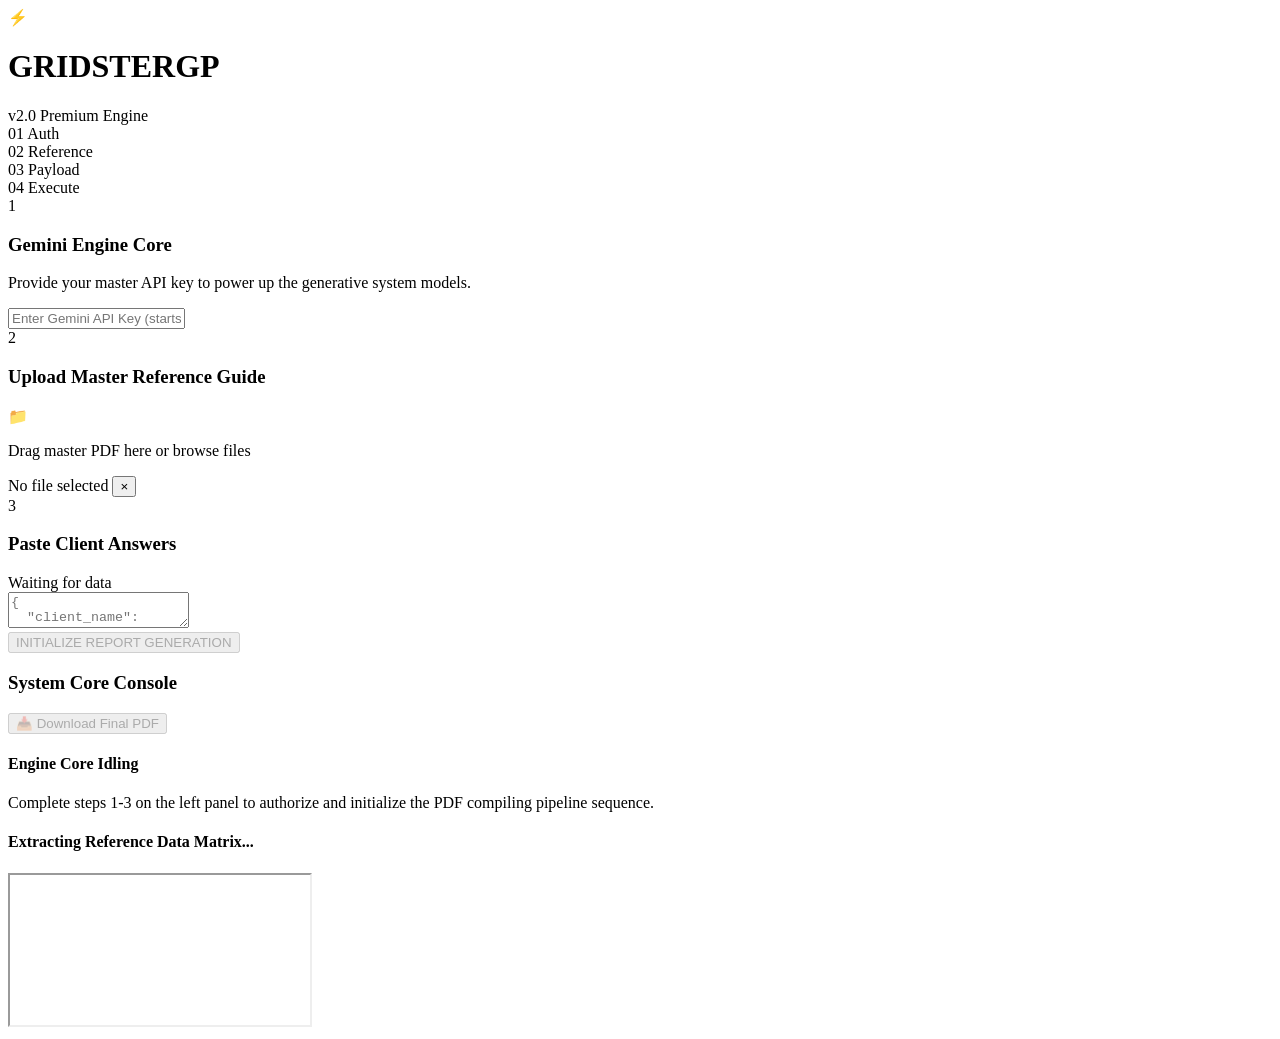
==== index.html @ 83181b3f "Rename gemini-code-1779367854323.html to index.html" ====
<!DOCTYPE html>
<html lang="en">
<head>
    <meta charset="UTF-8">
    <meta name="viewport" content="width=device-width, initial-scale=1.0">
    <title>GridsterGP // Premium PDF Engine</title>
    <link rel="stylesheet" href="style.css">
    <link rel="preconnect" href="https://fonts.googleapis.com">
    <link rel="preconnect" href="https://fonts.gstatic.com" crossorigin>
    <link href="https://fonts.googleapis.com/css2?family=Plus+Jakarta+Sans:wght@300;400;500;700;800&display=swap" rel="stylesheet">
</head>
<body>

    <div class="ambient-glow glow-violet"></div>
    <div class="ambient-glow glow-lime"></div>

    <div class="desktop-container">
        
        <header class="glass-panel header-panel">
            <div class="brand">
                <div class="logo-mark">⚡</div>
                <h1>GRIDSTER<span>GP</span></h1>
                <span class="badge">v2.0 Premium Engine</span>
            </div>
            
            <div class="pipeline-tracker">
                <div class="step active" id="step-auth">
                    <span class="step-num">01</span>
                    <span class="step-name">Auth</span>
                </div>
                <div class="pipeline-line" id="line-1"></div>
                <div class="step" id="step-guide">
                    <span class="step-num">02</span>
                    <span class="step-name">Reference</span>
                </div>
                <div class="pipeline-line" id="line-2"></div>
                <div class="step" id="step-payload">
                    <span class="step-num">03</span>
                    <span class="step-name">Payload</span>
                </div>
                <div class="pipeline-line" id="line-3"></div>
                <div class="step" id="step-ready">
                    <span class="step-num">04</span>
                    <span class="step-name">Execute</span>
                </div>
            </div>
        </header>

        <main class="workspace-grid">
            
            <section class="control-column">
                
                <div class="glass-panel input-card interactive-card" id="card-api">
                    <div class="card-header">
                        <div class="step-indicator">1</div>
                        <h3>Gemini Engine Core</h3>
                    </div>
                    <p class="card-desc">Provide your master API key to power up the generative system models.</p>
                    <div class="input-wrapper">
                        <input type="password" id="api-key" placeholder="Enter Gemini API Key (starts with AIza)...">
                        <span class="status-dot"></span>
                    </div>
                </div>

                <div class="glass-panel input-card interactive-card" id="card-upload">
                    <div class="card-header">
                        <div class="step-indicator">2</div>
                        <h3>Upload Master Reference Guide</h3>
                    </div>
                    <div class="drop-zone" id="drop-zone">
                        <div class="drop-zone-icon">📁</div>
                        <p class="drop-zone-text">Drag master PDF here or <span class="highlight">browse files</span></p>
                        <input type="file" id="pdf-file" accept=".pdf" hidden>
                        <div class="file-chip" id="file-chip">
                            <span class="file-name">No file selected</span>
                            <button type="button" class="remove-file-btn" id="remove-file">×</button>
                        </div>
                    </div>
                </div>

                <div class="glass-panel input-card interactive-card" id="card-json">
                    <div class="card-header">
                        <div class="step-indicator">3</div>
                        <h3>Paste Client Answers</h3>
                        <span class="json-badge invalid" id="json-status">Waiting for data</span>
                    </div>
                    <div class="json-wrapper">
                        <textarea id="json-data" placeholder='{&#10;  "client_name": "John Doe",&#10;  "goal": "Performance Optimization"&#10;}'></textarea>
                    </div>
                </div>

                <div class="action-center">
                    <button id="generate-btn" class="engine-btn" disabled>
                        <span class="btn-glow"></span>
                        <span class="btn-text">INITIALIZE REPORT GENERATION</span>
                    </button>
                </div>

            </section>

            <section class="preview-column">
                <div class="glass-panel output-card">
                    <div class="output-header">
                        <div class="live-status">
                            <span class="pulse-indicator"></span>
                            <h3>System Core Console</h3>
                        </div>
                        <div class="output-actions">
                            <button id="download-btn" class="action-btn download-disabled" disabled>📥 Download Final PDF</button>
                        </div>
                    </div>

                    <div class="terminal-screen" id="terminal-screen">
                        <div class="welcome-screen" id="welcome-message">
                            <div class="engine-graphic">
                                <div class="orbit-ring ring-1"></div>
                                <div class="orbit-ring ring-2"></div>
                                <div class="core-dot"></div>
                            </div>
                            <h4>Engine Core Idling</h4>
                            <p>Complete steps 1-3 on the left panel to authorize and initialize the PDF compiling pipeline sequence.</p>
                        </div>

                        <div class="processing-screen hidden" id="processing-message">
                            <div class="dna-spinner">
                                <div class="bar"></div>
                                <div class="bar"></div>
                                <div class="bar"></div>
                            </div>
                            <h4 id="progress-text">Extracting Reference Data Matrix...</h4>
                            <div class="progress-bar-container">
                                <div class="progress-bar-fill" id="progress-fill"></div>
                            </div>
                        </div>

                        <div class="render-frame hidden" id="render-view">
                            <iframe id="html-preview" title="Report Preview Frame"></iframe>
                        </div>
                    </div>
                </div>
            </section>

        </main>
    </div>

    <script src="script.js"></script>
</body>
</html>
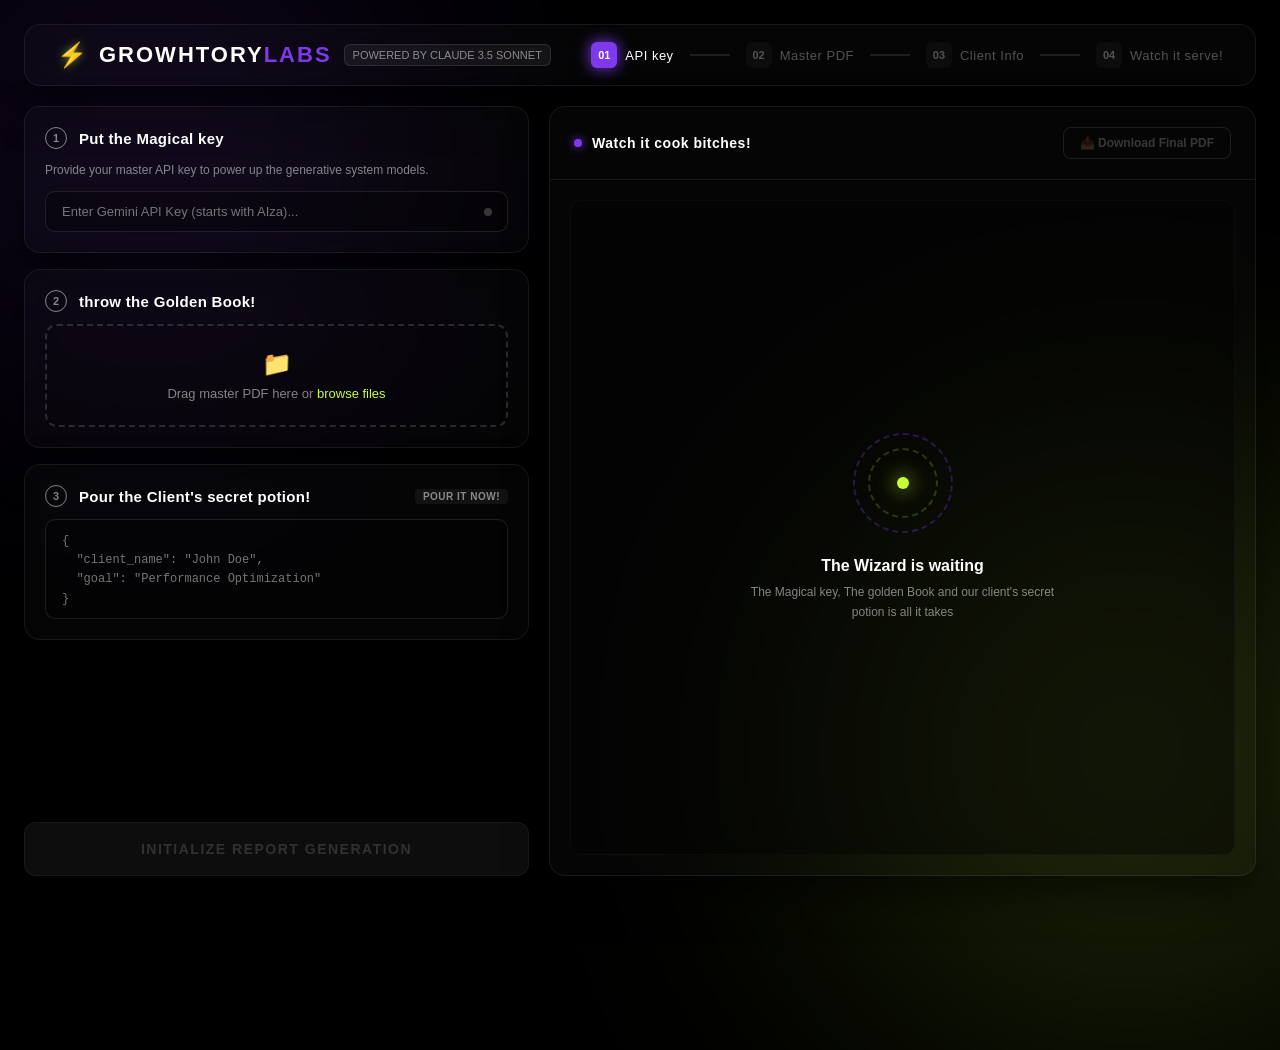
==== commit 99edd63a: "Update index.html" ====
--- a/index.html
+++ b/index.html
@@ -3,7 +3,7 @@
 <head>
     <meta charset="UTF-8">
     <meta name="viewport" content="width=device-width, initial-scale=1.0">
-    <title>GridsterGP // Premium PDF Engine</title>
+    <title>GROWTHORY LABS // PDF BOOSTER</title>
     <link rel="stylesheet" href="style.css">
     <link rel="preconnect" href="https://fonts.googleapis.com">
     <link rel="preconnect" href="https://fonts.gstatic.com" crossorigin>
@@ -19,29 +19,29 @@
         <header class="glass-panel header-panel">
             <div class="brand">
                 <div class="logo-mark">⚡</div>
-                <h1>GRIDSTER<span>GP</span></h1>
-                <span class="badge">v2.0 Premium Engine</span>
+                <h1>GROWHTORY<span>LABS</span></h1>
+                <span class="badge">POWERED BY CLAUDE 3.5 SONNET</span>
             </div>
             
             <div class="pipeline-tracker">
                 <div class="step active" id="step-auth">
                     <span class="step-num">01</span>
-                    <span class="step-name">Auth</span>
+                    <span class="step-name">API key</span>
                 </div>
                 <div class="pipeline-line" id="line-1"></div>
                 <div class="step" id="step-guide">
                     <span class="step-num">02</span>
-                    <span class="step-name">Reference</span>
+                    <span class="step-name">Master PDF</span>
                 </div>
                 <div class="pipeline-line" id="line-2"></div>
                 <div class="step" id="step-payload">
                     <span class="step-num">03</span>
-                    <span class="step-name">Payload</span>
+                    <span class="step-name">Client Info</span>
                 </div>
                 <div class="pipeline-line" id="line-3"></div>
                 <div class="step" id="step-ready">
                     <span class="step-num">04</span>
-                    <span class="step-name">Execute</span>
+                    <span class="step-name">Watch it serve!</span>
                 </div>
             </div>
         </header>
@@ -53,7 +53,7 @@
                 <div class="glass-panel input-card interactive-card" id="card-api">
                     <div class="card-header">
                         <div class="step-indicator">1</div>
-                        <h3>Gemini Engine Core</h3>
+                        <h3>Put the Magical key</h3>
                     </div>
                     <p class="card-desc">Provide your master API key to power up the generative system models.</p>
                     <div class="input-wrapper">
@@ -65,7 +65,7 @@
                 <div class="glass-panel input-card interactive-card" id="card-upload">
                     <div class="card-header">
                         <div class="step-indicator">2</div>
-                        <h3>Upload Master Reference Guide</h3>
+                        <h3>throw the Golden Book!</h3>
                     </div>
                     <div class="drop-zone" id="drop-zone">
                         <div class="drop-zone-icon">📁</div>
@@ -81,8 +81,8 @@
                 <div class="glass-panel input-card interactive-card" id="card-json">
                     <div class="card-header">
                         <div class="step-indicator">3</div>
-                        <h3>Paste Client Answers</h3>
-                        <span class="json-badge invalid" id="json-status">Waiting for data</span>
+                        <h3>Pour the Client's secret potion!</h3>
+                        <span class="json-badge invalid" id="json-status">POUR IT NOW!</span>
                     </div>
                     <div class="json-wrapper">
                         <textarea id="json-data" placeholder='{&#10;  "client_name": "John Doe",&#10;  "goal": "Performance Optimization"&#10;}'></textarea>
@@ -103,7 +103,7 @@
                     <div class="output-header">
                         <div class="live-status">
                             <span class="pulse-indicator"></span>
-                            <h3>System Core Console</h3>
+                            <h3>Watch it cook bitches!</h3>
                         </div>
                         <div class="output-actions">
                             <button id="download-btn" class="action-btn download-disabled" disabled>📥 Download Final PDF</button>
@@ -117,8 +117,8 @@
                                 <div class="orbit-ring ring-2"></div>
                                 <div class="core-dot"></div>
                             </div>
-                            <h4>Engine Core Idling</h4>
-                            <p>Complete steps 1-3 on the left panel to authorize and initialize the PDF compiling pipeline sequence.</p>
+                            <h4>The Wizard is waiting</h4>
+                            <p>The Magical key, The golden Book and our client's secret potion is all it takes</p>
                         </div>
 
                         <div class="processing-screen hidden" id="processing-message">
--- a/style.css
+++ b/style.css
@@ -0,0 +1,575 @@
+/* Color Palette Variables from Reference Mockup */
+:root {
+    --black: #000000;
+    --violet: #7D39EB;
+    --lime: #C6FF33;
+    --white: #FFFFFF;
+    
+    /* Functional Glass Colors */
+    --glass-bg: rgba(255, 255, 255, 0.02);
+    --glass-border: rgba(255, 255, 255, 0.07);
+    --glass-hover-border: rgba(125, 57, 235, 0.4);
+    --text-main: #FFFFFF;
+    --text-muted: rgba(255, 255, 255, 0.5);
+}
+
+* {
+    margin: 0;
+    padding: 0;
+    box-sizing: border-box;
+    font-family: 'Plus Jakarta Sans', sans-serif;
+}
+
+body {
+    background-color: var(--black);
+    color: var(--text-main);
+    overflow: hidden; /* Lock viewport to single page desktop view */
+    height: 100vh;
+    width: 100vw;
+    position: relative;
+}
+
+/* Background Atmosphere Light Arrays */
+.ambient-glow {
+    position: absolute;
+    border-radius: 50%;
+    filter: blur(140px);
+    z-index: 0;
+    opacity: 0.15;
+    pointer-events: none;
+}
+.glow-violet {
+    width: 500px;
+    height: 500px;
+    background: var(--violet);
+    top: -100px;
+    left: -100px;
+}
+.glow-lime {
+    width: 600px;
+    height: 600px;
+    background: var(--lime);
+    bottom: -150px;
+    right: -150px;
+}
+
+/* Glassmorphism Structural Foundations */
+.glass-panel {
+    background: var(--glass-bg);
+    backdrop-filter: blur(20px);
+    -webkit-backdrop-filter: blur(20px);
+    border: 1px solid var(--glass-border);
+    border-radius: 16px;
+    box-shadow: 0 20px 40px rgba(0, 0, 0, 0.5);
+    transition: all 0.4s cubic-bezier(0.16, 1, 0.3, 1);
+}
+
+.desktop-container {
+    position: relative;
+    z-index: 10;
+    width: 100%;
+    height: 100vh;
+    padding: 24px;
+    display: flex;
+    flex-direction: column;
+    gap: 20px;
+}
+
+/* Top App Header Dashboard Elements */
+.header-panel {
+    padding: 16px 32px;
+    display: flex;
+    justify-content: space-between;
+    align-items: center;
+    flex-shrink: 0;
+}
+
+.brand {
+    display: flex;
+    align-items: center;
+    gap: 12px;
+}
+.logo-mark {
+    font-size: 24px;
+    color: var(--lime);
+    text-shadow: 0 0 10px rgba(198, 255, 51, 0.5);
+}
+.brand h1 {
+    font-size: 22px;
+    font-weight: 800;
+    letter-spacing: 2px;
+}
+.brand h1 span {
+    color: var(--violet);
+}
+.brand .badge {
+    font-size: 11px;
+    padding: 4px 8px;
+    background: rgba(255,255,255,0.06);
+    border: 1px solid rgba(255,255,255,0.1);
+    border-radius: 6px;
+    color: var(--text-muted);
+}
+
+/* Pipeline Step Tracker System */
+.pipeline-tracker {
+    display: flex;
+    align-items: center;
+    gap: 16px;
+}
+.pipeline-tracker .step {
+    display: flex;
+    align-items: center;
+    gap: 8px;
+    opacity: 0.3;
+    transition: all 0.4s ease;
+}
+.pipeline-tracker .step.active {
+    opacity: 1;
+}
+.pipeline-tracker .step.completed {
+    opacity: 1;
+}
+.pipeline-tracker .step.completed .step-num {
+    background: var(--lime);
+    color: var(--black);
+    box-shadow: 0 0 15px var(--lime);
+}
+.pipeline-tracker .step.active .step-num {
+    background: var(--violet);
+    color: var(--white);
+    box-shadow: 0 0 15px var(--violet);
+}
+.step-num {
+    width: 26px;
+    height: 26px;
+    border-radius: 6px;
+    background: rgba(255,255,255,0.1);
+    display: flex;
+    align-items: center;
+    justify-content: center;
+    font-size: 11px;
+    font-weight: 700;
+    transition: all 0.3s ease;
+}
+.step-name {
+    font-size: 13px;
+    font-weight: 500;
+    letter-spacing: 0.5px;
+}
+.pipeline-line {
+    width: 40px;
+    height: 2px;
+    background: rgba(255,255,255,0.1);
+    transition: all 0.4s ease;
+}
+.pipeline-line.active {
+    background: var(--violet);
+}
+.pipeline-line.completed {
+    background: var(--lime);
+}
+
+/* Master Grid Alignment */
+.workspace-grid {
+    display: flex;
+    flex: 1;
+    gap: 20px;
+    min-height: 0; /* Important for scroll contexts within flex containers */
+}
+
+.control-column {
+    flex: 5;
+    display: flex;
+    flex-direction: column;
+    gap: 16px;
+    min-height: 0;
+}
+
+.preview-column {
+    flex: 7;
+    display: flex;
+    min-height: 0;
+}
+
+/* Input Card Topographies */
+.input-card {
+    padding: 20px;
+    display: flex;
+    flex-direction: column;
+    gap: 12px;
+}
+.interactive-card:focus-within, 
+.interactive-card.filled {
+    border-color: var(--glass-hover-border);
+    background: rgba(255, 255, 255, 0.04);
+}
+.card-header {
+    display: flex;
+    align-items: center;
+    gap: 12px;
+}
+.step-indicator {
+    width: 22px;
+    height: 22px;
+    border-radius: 50%;
+    border: 1px solid var(--text-muted);
+    display: flex;
+    align-items: center;
+    justify-content: center;
+    font-size: 11px;
+    font-weight: 700;
+    color: var(--text-muted);
+}
+.interactive-card:focus-within .step-indicator,
+.interactive-card.filled .step-indicator {
+    background: var(--white);
+    color: var(--black);
+    border-color: var(--white);
+}
+.card-header h3 {
+    font-size: 15px;
+    font-weight: 600;
+    letter-spacing: 0.3px;
+}
+.card-desc {
+    font-size: 12px;
+    color: var(--text-muted);
+    line-height: 1.5;
+}
+
+/* Control Element Mechanics */
+.input-wrapper {
+    position: relative;
+    display: flex;
+    align-items: center;
+}
+input[type="password"], textarea {
+    width: 100%;
+    background: rgba(0, 0, 0, 0.3);
+    border: 1px solid rgba(255,255,255,0.1);
+    border-radius: 10px;
+    color: var(--white);
+    padding: 12px 16px;
+    font-size: 13px;
+    outline: none;
+    transition: all 0.3s ease;
+}
+input[type="password"]:focus, textarea:focus {
+    border-color: var(--violet);
+    box-shadow: 0 0 10px rgba(125, 57, 235, 0.2);
+}
+.status-dot {
+    position: absolute;
+    right: 16px;
+    width: 8px;
+    height: 8px;
+    border-radius: 50%;
+    background: rgba(255,255,255,0.2);
+    transition: all 0.3s ease;
+}
+.filled .status-dot {
+    background: var(--lime);
+    box-shadow: 0 0 10px var(--lime);
+}
+
+/* File Drop Zone Architecture */
+.drop-zone {
+    border: 2px dashed rgba(255,255,255,0.15);
+    border-radius: 12px;
+    padding: 24px;
+    text-align: center;
+    cursor: pointer;
+    background: rgba(0,0,0,0.1);
+    transition: all 0.3s ease;
+    display: flex;
+    flex-direction: column;
+    align-items: center;
+    gap: 8px;
+    position: relative;
+}
+.drop-zone:hover, .drop-zone.dragover {
+    border-color: var(--lime);
+    background: rgba(198, 255, 51, 0.02);
+}
+.drop-zone-icon {
+    font-size: 24px;
+    transition: transform 0.3s ease;
+}
+.drop-zone:hover .drop-zone-icon {
+    transform: translateY(-2px);
+}
+.drop-zone-text {
+    font-size: 13px;
+    color: var(--text-muted);
+}
+.drop-zone-text .highlight {
+    color: var(--lime);
+    font-weight: 500;
+}
+.file-chip {
+    display: none;
+    align-items: center;
+    gap: 10px;
+    background: rgba(125, 57, 235, 0.15);
+    border: 1px solid rgba(125, 57, 235, 0.3);
+    padding: 6px 14px;
+    border-radius: 20px;
+    font-size: 12px;
+    margin-top: 4px;
+}
+.remove-file-btn {
+    background: none;
+    border: none;
+    color: var(--white);
+    font-size: 16px;
+    cursor: pointer;
+    line-height: 1;
+}
+
+/* Payload Matrix JSON Module */
+.json-wrapper {
+    flex: 1;
+    min-height: 100px;
+    display: flex;
+}
+textarea {
+    resize: none;
+    height: 100%;
+    font-family: 'Courier New', Courier, monospace;
+    font-size: 12px;
+    line-height: 1.6;
+}
+.json-badge {
+    margin-left: auto;
+    font-size: 10px;
+    padding: 2px 8px;
+    border-radius: 4px;
+    font-weight: 600;
+    letter-spacing: 0.5px;
+    text-transform: uppercase;
+}
+.json-badge.invalid {
+    background: rgba(255,255,255,0.05);
+    color: var(--text-muted);
+}
+.json-badge.valid {
+    background: rgba(198, 255, 51, 0.15);
+    color: var(--lime);
+    border: 1px solid rgba(198, 255, 51, 0.3);
+}
+
+/* Engine Firing Core Call-To-Action Button */
+.action-center {
+    margin-top: auto;
+    padding-top: 10px;
+}
+.engine-btn {
+    width: 100%;
+    background: var(--lime);
+    color: var(--black);
+    border: none;
+    padding: 18px;
+    border-radius: 12px;
+    font-size: 14px;
+    font-weight: 800;
+    letter-spacing: 1.5px;
+    cursor: pointer;
+    position: relative;
+    overflow: hidden;
+    transition: all 0.3s cubic-bezier(0.16, 1, 0.3, 1);
+    box-shadow: 0 0 0 rgba(198, 255, 51, 0);
+}
+.engine-btn:hover:not(:disabled) {
+    transform: translateY(-2px);
+    box-shadow: 0 10px 30px rgba(198, 255, 51, 0.4);
+}
+.engine-btn:active:not(:disabled) {
+    transform: translateY(0);
+}
+.engine-btn:disabled {
+    background: rgba(255,255,255,0.05);
+    color: rgba(255,255,255,0.15);
+    border: 1px solid rgba(255,255,255,0.05);
+    cursor: not-allowed;
+}
+
+/* Screen Output Sandbox */
+.output-card {
+    width: 100%;
+    height: 100%;
+    display: flex;
+    flex-direction: column;
+    overflow: hidden;
+}
+.output-header {
+    padding: 20px 24px;
+    border-bottom: 1px solid var(--glass-border);
+    display: flex;
+    justify-content: space-between;
+    align-items: center;
+}
+.live-status {
+    display: flex;
+    align-items: center;
+    gap: 10px;
+}
+.pulse-indicator {
+    width: 8px;
+    height: 8px;
+    background: var(--violet);
+    border-radius: 50%;
+    box-shadow: 0 0 10px var(--violet);
+}
+.live-status h3 {
+    font-size: 14px;
+    font-weight: 600;
+    letter-spacing: 0.5px;
+}
+.action-btn {
+    background: transparent;
+    border: 1px solid var(--lime);
+    color: var(--lime);
+    padding: 8px 16px;
+    border-radius: 8px;
+    font-size: 12px;
+    font-weight: 600;
+    cursor: pointer;
+    transition: all 0.3s ease;
+}
+.action-btn:hover:not(.download-disabled) {
+    background: var(--lime);
+    color: var(--black);
+    box-shadow: 0 0 15px rgba(198, 255, 51, 0.3);
+}
+.download-disabled {
+    border-color: rgba(255,255,255,0.1);
+    color: rgba(255,255,255,0.2);
+    cursor: not-allowed;
+}
+
+.terminal-screen {
+    flex: 1;
+    background: rgba(0,0,0,0.4);
+    margin: 20px;
+    border-radius: 12px;
+    border: 1px solid rgba(255,255,255,0.03);
+    position: relative;
+    overflow: hidden;
+}
+
+/* Gamified Graphic Core Animation Elements */
+.welcome-screen, .processing-screen {
+    position: absolute;
+    inset: 0;
+    display: flex;
+    flex-direction: column;
+    align-items: center;
+    justify-content: center;
+    padding: 40px;
+    text-align: center;
+}
+.engine-graphic {
+    position: relative;
+    width: 100px;
+    height: 100px;
+    margin-bottom: 24px;
+}
+.orbit-ring {
+    position: absolute;
+    border: 2px dashed rgba(125, 57, 235, 0.3);
+    border-radius: 50%;
+    inset: 0;
+    animation: rotateClockwise 20s linear infinite;
+}
+.ring-2 {
+    inset: 15px;
+    border-color: rgba(198, 255, 51, 0.2);
+    animation: rotateCounterClockwise 12s linear infinite;
+}
+.core-dot {
+    position: absolute;
+    width: 12px;
+    height: 12px;
+    background: var(--lime);
+    border-radius: 50%;
+    top: 50%;
+    left: 50%;
+    transform: translate(-50%, -50%);
+    box-shadow: 0 0 20px var(--lime);
+}
+.welcome-screen h4, .processing-screen h4 {
+    font-size: 16px;
+    font-weight: 700;
+    margin-bottom: 8px;
+}
+.welcome-screen p {
+    font-size: 12px;
+    color: var(--text-muted);
+    max-width: 320px;
+    line-height: 1.6;
+}
+
+/* DNA Style Loading Graphic Layout */
+.dna-spinner {
+    display: flex;
+    gap: 6px;
+    height: 40px;
+    align-items: center;
+    margin-bottom: 20px;
+}
+.dna-spinner .bar {
+    width: 4px;
+    height: 100%;
+    background: var(--violet);
+    border-radius: 2px;
+    animation: waveScale 1.2s ease-in-out infinite;
+}
+.dna-spinner .bar:nth-child(2) { animation-delay: 0.15s; background: #9E66FF; }
+.dna-spinner .bar:nth-child(3) { animation-delay: 0.3s; background: var(--lime); }
+
+.progress-bar-container {
+    width: 240px;
+    height: 4px;
+    background: rgba(255,255,255,0.05);
+    border-radius: 2px;
+    margin-top: 16px;
+    overflow: hidden;
+}
+.progress-bar-fill {
+    width: 0%;
+    height: 100%;
+    background: linear-gradient(90deg, var(--violet), var(--lime));
+    box-shadow: 0 0 10px var(--lime);
+    transition: width 0.4s ease;
+}
+
+/* Sandbox Sandboxed Frame Viewport */
+.render-frame {
+    width: 100%;
+    height: 100%;
+}
+iframe {
+    width: 100%;
+    height: 100%;
+    border: none;
+    background: var(--white);
+}
+
+.hidden {
+    display: none !important;
+}
+
+/* Custom Keyframe Sequences */
+@keyframes rotateClockwise {
+    from { transform: rotate(0deg); }
+    to { transform: rotate(360deg); }
+}
+@keyframes rotateCounterClockwise {
+    from { transform: rotate(360deg); }
+    to { transform: rotate(0deg); }
+}
+@keyframes waveScale {
+    0%, 100% { transform: scaleY(0.3); }
+    50% { transform: scaleY(1); }
+}
